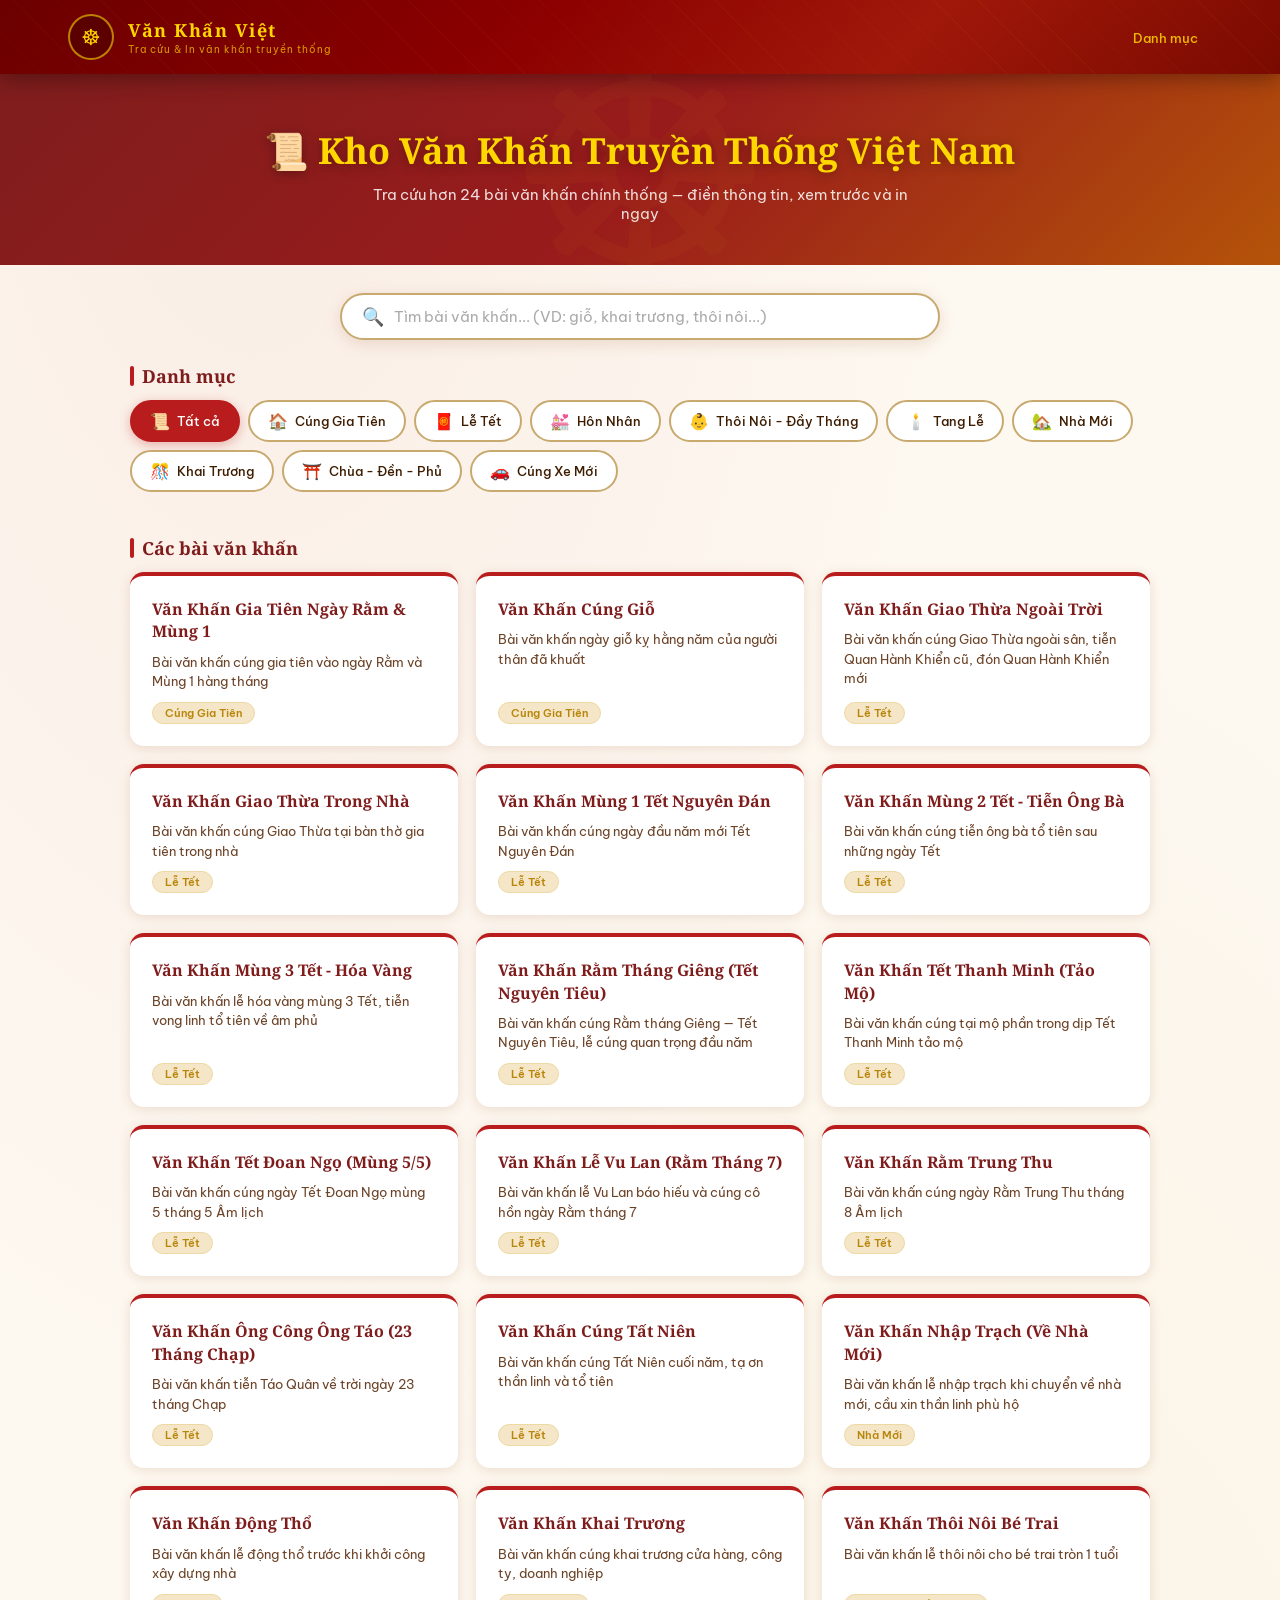
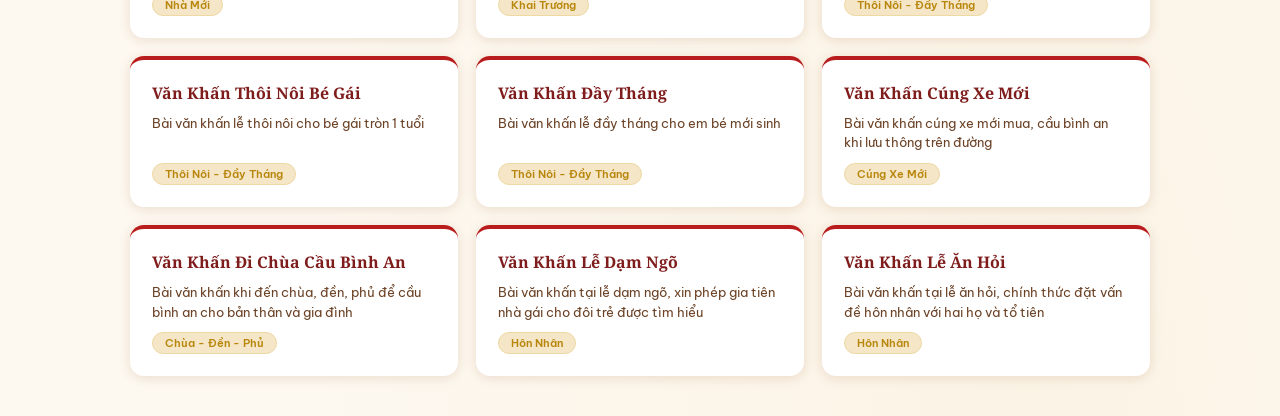
==== detail.html @ 2c36cd71 "Add files via upload" ====
<!DOCTYPE html>
<html lang="vi">
<head>
<meta charset="UTF-8">
<meta name="viewport" content="width=device-width, initial-scale=1.0">
<title>Chi Tiết Văn Khấn — Văn Khấn Việt</title>
<link rel="stylesheet" href="css/style.css">
</head>
<body>

<header class="site-header">
  <div class="header-inner">
    <a href="index.html" class="logo-link">
      <div class="logo-symbol">☸</div>
      <div class="logo-text">
        <h1>Văn Khấn Việt</h1>
        <p>Tra cứu &amp; In văn khấn truyền thống</p>
      </div>
    </a>
    <nav class="header-nav">
      <a href="index.html">← Danh mục</a>
    </nav>
  </div>
</header>

<div class="page-wrap">

  <!-- STEPS BAR -->
  <div class="steps-bar">
    <div class="step active" id="step-indicator-1">
      <div class="step-num">1</div>
      <span class="step-label">Nhập thông tin</span>
    </div>
    <div class="step" id="step-indicator-2">
      <div class="step-num">2</div>
      <span class="step-label">Xem trước</span>
    </div>
    <div class="step" id="step-indicator-3">
      <div class="step-num">3</div>
      <span class="step-label">In / Lưu</span>
    </div>
  </div>

  <!-- DETAIL CONTENT BOX -->
  <div class="detail-content">

    <div class="bai-title" id="bai-title">Đang tải...</div>
    <div class="bai-desc"  id="bai-desc"></div>

    <!-- BƯỚC 1: FORM -->
    <div id="step-form">
      <div class="form-grid" id="form-fields"></div>
      <div class="btn-row">
        <a href="index.html" class="btn btn-outline">← Quay lại danh mục</a>
        <button class="btn btn-primary" id="btn-preview" disabled>
          Xem trước bài khấn →
        </button>
      </div>
    </div>

    <!-- BƯỚC 2: PREVIEW -->
    <div id="step-preview" style="display:none">
      <div class="preview-wrap" id="preview-content"></div>
      <div class="note-box" id="note-box" style="display:none"></div>
      <div class="btn-row">
        <button class="btn btn-outline" id="btn-back">← Quay lại sửa</button>
        <button class="btn btn-accent" id="btn-print">🖨 In / Xuất PDF</button>
      </div>
    </div>

  </div><!-- /detail-content -->
</div><!-- /page-wrap -->

<!-- VÙNG IN — ẨN TRÊN MÀN HÌNH, CHỈ HIỆN KHI IN -->
<div id="print-area"></div>

<script src="js/lunar.js"></script>
<script src="js/van-khan-data.js"></script>
<script src="js/template-engine.js"></script>
<script src="js/detail.js"></script>
</body>
</html>
---- css/style.css ----
/* ══════════════════════════════════════════════════════
   STYLE.CSS — Giao diện Văn Khấn Việt Nam
   ══════════════════════════════════════════════════════ */

@import url('https://fonts.googleapis.com/css2?family=Be+Vietnam+Pro:wght@300;400;500;600;700&family=Noto+Serif:ital,wght@0,400;0,600;0,700;1,400&display=swap');

:root {
  --primary:  #b91c1c;
  --primary2: #991b1b;
  --accent:   #d4a017;
  --accent2:  #b8860b;
  --cream:    #fdf8f0;
  --cream2:   #f5e6c8;
  --cream3:   #edd9a3;
  --ink:      #1a0a00;
  --ink2:     #3d1c00;
  --ink3:     #6b4226;
  --border:   #c8a96e;
  --shadow:   rgba(139,69,19,0.15);
  --red-dark: #7f1d1d;
  --green:    #15803d;
}

*, *::before, *::after { box-sizing: border-box; margin: 0; padding: 0; }

body {
  font-family: 'Be Vietnam Pro', sans-serif;
  background: var(--cream);
  color: var(--ink);
  min-height: 100vh;
  background-image:
    radial-gradient(ellipse at 20% 0%, rgba(185,28,28,0.05) 0%, transparent 50%),
    radial-gradient(ellipse at 80% 100%, rgba(212,160,23,0.05) 0%, transparent 50%);
}

/* ─── HEADER ─── */
.site-header {
  background: linear-gradient(135deg, #6b0000 0%, #8b0000 40%, #a0180a 70%, #7a0a00 100%);
  padding: 0;
  position: sticky; top: 0; z-index: 100;
  box-shadow: 0 4px 20px rgba(0,0,0,0.35);
}
.site-header::before {
  content: '';
  position: absolute;
  inset: 0;
  background-image: repeating-linear-gradient(
    45deg, transparent, transparent 30px,
    rgba(255,215,0,0.03) 30px, rgba(255,215,0,0.03) 31px
  );
  pointer-events: none;
}
.header-inner {
  position: relative;
  display: flex; align-items: center; justify-content: space-between;
  padding: 14px 28px;
  max-width: 1200px; margin: 0 auto;
}
.logo-link {
  display: flex; align-items: center; gap: 14px;
  text-decoration: none;
}
.logo-symbol {
  width: 46px; height: 46px;
  border: 2px solid rgba(255,215,0,0.6);
  border-radius: 50%;
  display: flex; align-items: center; justify-content: center;
  font-size: 22px; color: #ffd700;
  background: rgba(0,0,0,0.2); flex-shrink: 0;
}
.logo-text h1 {
  font-family: 'Noto Serif', serif;
  font-size: 18px; font-weight: 700;
  color: #ffd700; letter-spacing: 1.5px;
}
.logo-text p { font-size: 10px; color: rgba(255,215,0,0.7); letter-spacing: 1px; margin-top: 1px; }
.header-nav a {
  color: rgba(255,215,0,0.85);
  text-decoration: none; font-size: 13px; font-weight: 500;
  padding: 6px 14px; border-radius: 6px;
  transition: background 0.2s;
}
.header-nav a:hover { background: rgba(255,215,0,0.15); }

/* ─── HERO ─── */
.hero {
  background: linear-gradient(135deg, #7f1d1d 0%, #991b1b 50%, #b45309 100%);
  padding: 52px 28px 42px;
  text-align: center;
  position: relative; overflow: hidden;
}
.hero::before {
  content: '☸';
  position: absolute; font-size: 300px; opacity: 0.03;
  top: 50%; left: 50%; transform: translate(-50%,-50%);
  color: #ffd700; pointer-events: none;
}
.hero h2 {
  font-family: 'Noto Serif', serif;
  font-size: clamp(24px, 5vw, 36px);
  color: #ffd700; font-weight: 700;
  text-shadow: 0 2px 12px rgba(0,0,0,0.3);
  margin-bottom: 10px;
}
.hero p { color: rgba(255,255,255,0.85); font-size: 15px; max-width: 560px; margin: 0 auto; }

/* ─── CONTAINER ─── */
.container { max-width: 1100px; margin: 0 auto; padding: 0 20px; }

/* ─── SEARCH ─── */
.search-wrap { padding: 28px 20px 0; max-width: 640px; margin: 0 auto; }
.search-box {
  display: flex; align-items: center;
  background: #fff; border: 2px solid var(--border);
  border-radius: 50px; padding: 10px 20px;
  box-shadow: 0 4px 16px var(--shadow);
  gap: 10px;
}
.search-box .search-icon { color: var(--primary); font-size: 18px; flex-shrink: 0; }
.search-box input {
  border: none; outline: none; font-size: 15px;
  font-family: inherit; color: var(--ink); flex: 1;
  background: transparent;
}
.search-box input::placeholder { color: #aaa; }

/* ─── CATEGORY GRID ─── */
.section-title {
  font-family: 'Noto Serif', serif;
  font-size: 18px; font-weight: 700; color: var(--red-dark);
  padding: 24px 20px 12px; max-width: 1100px; margin: 0 auto;
  display: flex; align-items: center; gap: 8px;
}
.section-title::before { content: ''; display: inline-block; width: 4px; height: 20px; background: var(--primary); border-radius: 2px; }

.category-grid {
  display: flex; flex-wrap: wrap; gap: 8px;
  padding: 0 20px 20px; max-width: 1100px; margin: 0 auto;
}
.cat-btn {
  display: flex; align-items: center; gap: 7px;
  padding: 9px 18px; border-radius: 50px;
  border: 2px solid var(--border);
  background: #fff; color: var(--ink2);
  font-size: 13px; font-weight: 500; cursor: pointer;
  transition: all 0.2s; font-family: inherit;
}
.cat-btn:hover, .cat-btn.active {
  background: var(--primary); border-color: var(--primary);
  color: #fff; box-shadow: 0 3px 12px rgba(185,28,28,0.3);
}
.cat-btn .cat-icon { font-size: 16px; }

/* ─── CARD GRID ─── */
.card-grid {
  display: grid;
  grid-template-columns: repeat(auto-fill, minmax(300px, 1fr));
  gap: 18px; padding: 0 20px 40px; max-width: 1100px; margin: 0 auto;
}
.card {
  background: #fff; border-radius: 14px;
  border-top: 4px solid var(--primary);
  box-shadow: 0 2px 12px var(--shadow);
  padding: 22px; cursor: pointer;
  transition: transform 0.2s, box-shadow 0.2s;
  text-decoration: none; color: inherit;
  display: flex; flex-direction: column; gap: 10px;
}
.card:hover {
  transform: translateY(-4px);
  box-shadow: 0 8px 28px rgba(185,28,28,0.18);
}
.card-title {
  font-family: 'Noto Serif', serif;
  font-size: 16px; font-weight: 700; color: var(--red-dark);
  line-height: 1.4;
}
.card-desc { font-size: 13px; color: var(--ink3); line-height: 1.5; flex: 1; }
.card-badge {
  display: inline-block;
  padding: 3px 12px; border-radius: 50px;
  background: var(--cream2); color: var(--accent2);
  font-size: 11px; font-weight: 600; border: 1px solid var(--cream3);
  align-self: flex-start;
}

.empty-state {
  text-align: center; padding: 60px 20px; color: var(--ink3);
  grid-column: 1 / -1;
}
.empty-state .empty-icon { font-size: 48px; margin-bottom: 12px; }

/* ─── STEPS ─── */
.steps-bar {
  display: flex; gap: 0;
  background: #fff; border-bottom: 2px solid var(--cream2);
  padding: 0 20px; max-width: 1100px; margin: 20px auto 0;
  border-radius: 14px 14px 0 0;
  box-shadow: 0 2px 8px var(--shadow);
  overflow: hidden;
}
.step {
  flex: 1; display: flex; align-items: center; justify-content: center;
  gap: 10px; padding: 16px 10px;
  font-size: 14px; font-weight: 500; color: #aaa;
  cursor: default; border-bottom: 3px solid transparent;
  transition: all 0.2s;
}
.step .step-num {
  width: 28px; height: 28px; border-radius: 50%;
  background: #e5e7eb; color: #666;
  display: flex; align-items: center; justify-content: center;
  font-weight: 700; font-size: 13px; flex-shrink: 0;
}
.step.active { color: var(--primary); border-bottom-color: var(--primary); }
.step.active .step-num { background: var(--primary); color: #fff; }
.step.done { color: var(--green); }
.step.done .step-num { background: var(--green); color: #fff; }

/* ─── DETAIL CONTENT ─── */
.detail-content {
  max-width: 1100px; margin: 0 auto;
  background: #fff; border-radius: 0 0 14px 14px;
  box-shadow: 0 4px 20px var(--shadow);
  padding: 32px 36px 40px;
  min-height: 400px;
}

.bai-title {
  font-family: 'Noto Serif', serif;
  font-size: 22px; font-weight: 700; color: var(--red-dark);
  margin-bottom: 6px;
}
.bai-desc { color: var(--ink3); font-size: 14px; margin-bottom: 24px; }

/* ─── FORM ─── */
.form-grid { display: grid; grid-template-columns: 1fr 1fr; gap: 18px; }
.form-group { display: flex; flex-direction: column; gap: 6px; }
.form-group.full { grid-column: 1 / -1; }
.form-group label {
  font-size: 13px; font-weight: 600; color: var(--ink2);
}
.form-group label .req { color: var(--primary); margin-left: 2px; }
.form-group input,
.form-group select,
.form-group textarea {
  padding: 10px 14px;
  border: 1.5px solid var(--border);
  border-radius: 8px; font-size: 14px;
  font-family: inherit; color: var(--ink);
  background: #fff; outline: none;
  transition: border-color 0.2s, box-shadow 0.2s;
}
.form-group input:focus,
.form-group select:focus,
.form-group textarea:focus {
  border-color: var(--primary);
  box-shadow: 0 0 0 3px rgba(185,28,28,0.1);
}
.form-group textarea { resize: vertical; min-height: 80px; }

/* ─── BUTTONS ─── */
.btn-row { display: flex; gap: 12px; margin-top: 28px; flex-wrap: wrap; }
.btn {
  padding: 12px 28px; border-radius: 50px;
  font-size: 14px; font-weight: 600; cursor: pointer;
  font-family: inherit; border: none;
  display: flex; align-items: center; gap: 8px;
  transition: all 0.2s;
}
.btn-primary {
  background: var(--primary); color: #fff;
  box-shadow: 0 4px 14px rgba(185,28,28,0.3);
}
.btn-primary:hover:not(:disabled) {
  background: var(--primary2);
  box-shadow: 0 6px 20px rgba(185,28,28,0.4);
  transform: translateY(-1px);
}
.btn-primary:disabled { background: #d1d5db; color: #9ca3af; cursor: not-allowed; box-shadow: none; }
.btn-outline {
  background: #fff; color: var(--primary);
  border: 2px solid var(--primary);
}
.btn-outline:hover { background: var(--cream2); }
.btn-accent {
  background: var(--accent); color: #fff;
  box-shadow: 0 4px 14px rgba(212,160,23,0.3);
}
.btn-accent:hover { background: var(--accent2); transform: translateY(-1px); }

/* ─── PREVIEW ─── */
.preview-wrap {
  background: var(--cream);
  border: 2px solid var(--cream3);
  border-radius: 12px; padding: 32px;
  font-family: 'Noto Serif', serif;
  font-size: 15px; line-height: 1.9;
  color: var(--ink); white-space: pre-line;
  box-shadow: inset 0 2px 8px rgba(0,0,0,0.04);
}
.preview-wrap strong.filled { color: var(--red-dark); font-weight: 700; }
.preview-wrap .placeholder-empty { color: #aaa; font-style: italic; }

.note-box {
  margin-top: 20px; padding: 16px 20px;
  background: #fffbeb;
  border: 1.5px solid var(--accent);
  border-radius: 10px;
  font-size: 13px; color: var(--ink2); line-height: 1.7;
}
.note-box strong { color: var(--accent2); }

/* ─── BACK LINK ─── */
.back-link {
  display: inline-flex; align-items: center; gap: 6px;
  color: var(--primary); text-decoration: none;
  font-size: 13px; font-weight: 500;
  padding: 8px 0; margin-bottom: 16px;
}
.back-link:hover { text-decoration: underline; }

/* ─── PAGE WRAPPER ─── */
.page-wrap { padding: 20px 20px 60px; }

/* ─── RESPONSIVE ─── */
@media (max-width: 640px) {
  .header-inner { padding: 12px 16px; }
  .logo-text h1 { font-size: 15px; }
  .hero { padding: 36px 16px 28px; }
  .form-grid { grid-template-columns: 1fr; }
  .form-group.full { grid-column: 1; }
  .detail-content { padding: 20px 18px 28px; }
  .steps-bar { gap: 0; }
  .step { padding: 12px 6px; font-size: 12px; }
  .step-label { display: none; }
  .card-grid { grid-template-columns: 1fr; }
  .btn-row { flex-direction: column; }
  .btn { justify-content: center; }
  .preview-wrap { padding: 20px 16px; font-size: 14px; }
}

/* ══════════════════════════════════════════════════════
   @MEDIA PRINT
   ══════════════════════════════════════════════════════ */
@page {
  size: A4 portrait;
  margin: 2cm;
}

@media print {
  * { -webkit-print-color-adjust: exact !important; print-color-adjust: exact !important; }

  body * { visibility: hidden !important; }

  #print-area,
  #print-area * { visibility: visible !important; }

  #print-area {
    position: fixed !important;
    top: 0 !important; left: 0 !important;
    width: 100% !important;
    padding: 0 !important;
    margin: 0 !important;
    font-family: 'Noto Serif', 'Times New Roman', Georgia, serif !important;
    font-size: 13pt !important;
    line-height: 1.85 !important;
    color: #000 !important;
    white-space: pre-line !important;
  }

  #print-area .print-title {
    font-family: 'Noto Serif', 'Times New Roman', Georgia, serif !important;
    font-size: 18pt !important;
    font-weight: 700 !important;
    text-align: center !important;
    margin-bottom: 18pt !important;
    color: #000 !important;
  }

  #print-area strong {
    font-weight: 700 !important;
    color: #000 !important;
  }

  #print-area .placeholder-empty {
    color: #000 !important;
    font-style: normal !important;
  }

  /* Ẩn hoàn toàn header/footer trình duyệt */
  html {
    margin: 0 !important;
    padding: 0 !important;
  }
}
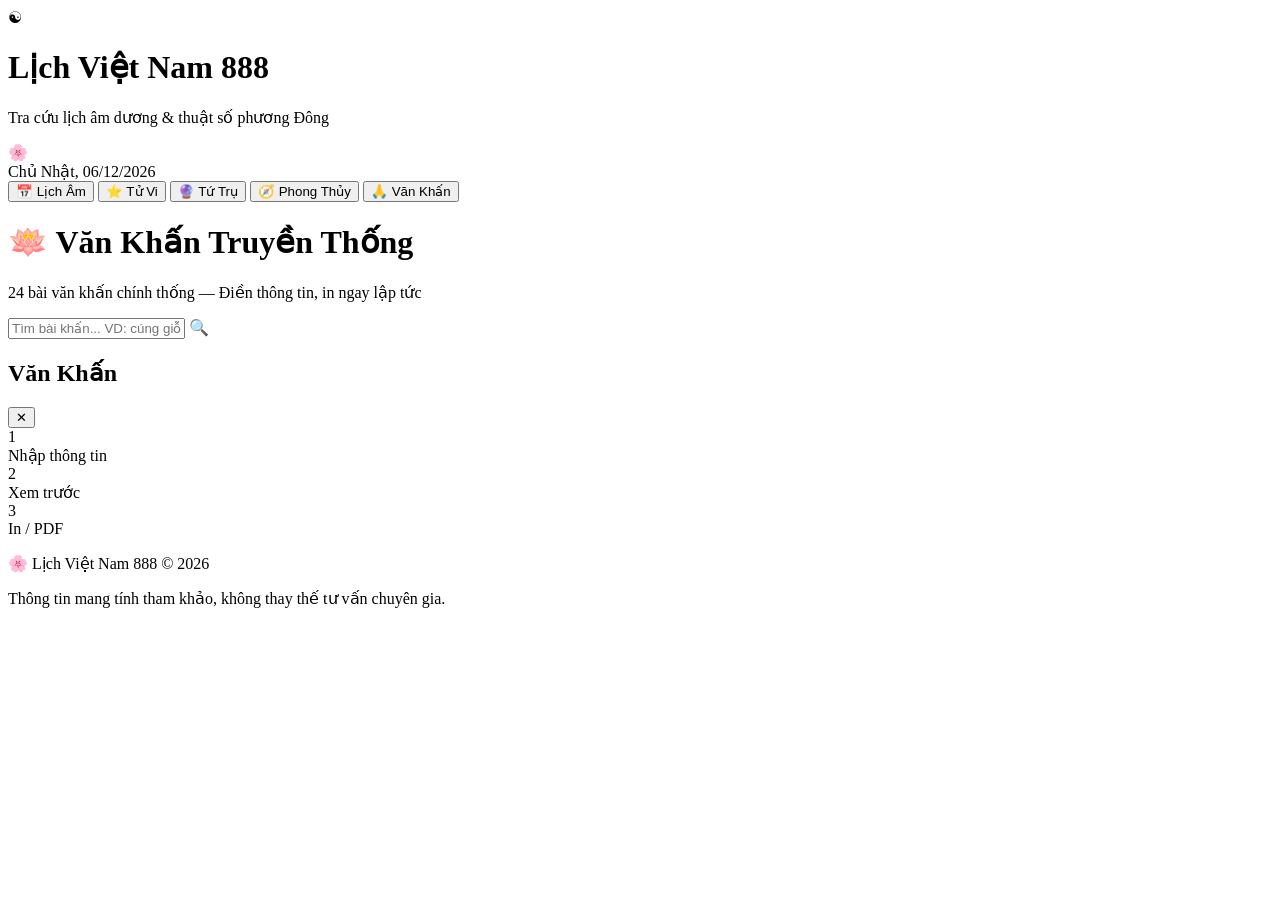
==== commit fb47fd33: "Add files via upload Manualy push new version" ====
--- a/detail.html
+++ b/detail.html
@@ -1,82 +1,82 @@
-<!DOCTYPE html>
-<html lang="vi">
-<head>
-<meta charset="UTF-8">
-<meta name="viewport" content="width=device-width, initial-scale=1.0">
-<title>Chi Tiết Văn Khấn — Văn Khấn Việt</title>
-<link rel="stylesheet" href="css/style.css">
-</head>
-<body>
-
-<header class="site-header">
-  <div class="header-inner">
-    <a href="index.html" class="logo-link">
-      <div class="logo-symbol">☸</div>
-      <div class="logo-text">
-        <h1>Văn Khấn Việt</h1>
-        <p>Tra cứu &amp; In văn khấn truyền thống</p>
-      </div>
-    </a>
-    <nav class="header-nav">
-      <a href="index.html">← Danh mục</a>
-    </nav>
-  </div>
-</header>
-
-<div class="page-wrap">
-
-  <!-- STEPS BAR -->
-  <div class="steps-bar">
-    <div class="step active" id="step-indicator-1">
-      <div class="step-num">1</div>
-      <span class="step-label">Nhập thông tin</span>
-    </div>
-    <div class="step" id="step-indicator-2">
-      <div class="step-num">2</div>
-      <span class="step-label">Xem trước</span>
-    </div>
-    <div class="step" id="step-indicator-3">
-      <div class="step-num">3</div>
-      <span class="step-label">In / Lưu</span>
-    </div>
-  </div>
-
-  <!-- DETAIL CONTENT BOX -->
-  <div class="detail-content">
-
-    <div class="bai-title" id="bai-title">Đang tải...</div>
-    <div class="bai-desc"  id="bai-desc"></div>
-
-    <!-- BƯỚC 1: FORM -->
-    <div id="step-form">
-      <div class="form-grid" id="form-fields"></div>
-      <div class="btn-row">
-        <a href="index.html" class="btn btn-outline">← Quay lại danh mục</a>
-        <button class="btn btn-primary" id="btn-preview" disabled>
-          Xem trước bài khấn →
-        </button>
-      </div>
-    </div>
-
-    <!-- BƯỚC 2: PREVIEW -->
-    <div id="step-preview" style="display:none">
-      <div class="preview-wrap" id="preview-content"></div>
-      <div class="note-box" id="note-box" style="display:none"></div>
-      <div class="btn-row">
-        <button class="btn btn-outline" id="btn-back">← Quay lại sửa</button>
-        <button class="btn btn-accent" id="btn-print">🖨 In / Xuất PDF</button>
-      </div>
-    </div>
-
-  </div><!-- /detail-content -->
-</div><!-- /page-wrap -->
-
-<!-- VÙNG IN — ẨN TRÊN MÀN HÌNH, CHỈ HIỆN KHI IN -->
-<div id="print-area"></div>
-
-<script src="js/lunar.js"></script>
-<script src="js/van-khan-data.js"></script>
-<script src="js/template-engine.js"></script>
-<script src="js/detail.js"></script>
-</body>
-</html>
+<!DOCTYPE html>
+<html lang="vi">
+<head>
+<meta charset="UTF-8">
+<meta name="viewport" content="width=device-width, initial-scale=1.0">
+<title>Chi Tiết Văn Khấn — Văn Khấn Việt</title>
+<link rel="stylesheet" href="css/style.css">
+</head>
+<body>
+
+<header class="site-header">
+  <div class="header-inner">
+    <a href="index.html" class="logo-link">
+      <div class="logo-symbol">☸</div>
+      <div class="logo-text">
+        <h1>Văn Khấn Việt</h1>
+        <p>Tra cứu &amp; In văn khấn truyền thống</p>
+      </div>
+    </a>
+    <nav class="header-nav">
+      <a href="index.html">← Danh mục</a>
+    </nav>
+  </div>
+</header>
+
+<div class="page-wrap">
+
+  <!-- STEPS BAR -->
+  <div class="steps-bar">
+    <div class="step active" id="step-indicator-1">
+      <div class="step-num">1</div>
+      <span class="step-label">Nhập thông tin</span>
+    </div>
+    <div class="step" id="step-indicator-2">
+      <div class="step-num">2</div>
+      <span class="step-label">Xem trước</span>
+    </div>
+    <div class="step" id="step-indicator-3">
+      <div class="step-num">3</div>
+      <span class="step-label">In / Lưu</span>
+    </div>
+  </div>
+
+  <!-- DETAIL CONTENT BOX -->
+  <div class="detail-content">
+
+    <div class="bai-title" id="bai-title">Đang tải...</div>
+    <div class="bai-desc"  id="bai-desc"></div>
+
+    <!-- BƯỚC 1: FORM -->
+    <div id="step-form">
+      <div class="form-grid" id="form-fields"></div>
+      <div class="btn-row">
+        <a href="index.html" class="btn btn-outline">← Quay lại danh mục</a>
+        <button class="btn btn-primary" id="btn-preview" disabled>
+          Xem trước bài khấn →
+        </button>
+      </div>
+    </div>
+
+    <!-- BƯỚC 2: PREVIEW -->
+    <div id="step-preview" style="display:none">
+      <div class="preview-wrap" id="preview-content"></div>
+      <div class="note-box" id="note-box" style="display:none"></div>
+      <div class="btn-row">
+        <button class="btn btn-outline" id="btn-back">← Quay lại sửa</button>
+        <button class="btn btn-accent" id="btn-print">🖨 In / Xuất PDF</button>
+      </div>
+    </div>
+
+  </div><!-- /detail-content -->
+</div><!-- /page-wrap -->
+
+<!-- VÙNG IN — ẨN TRÊN MÀN HÌNH, CHỈ HIỆN KHI IN -->
+<div id="print-area"></div>
+
+<script src="js/lunar.js"></script>
+<script src="js/van-khan-data.js"></script>
+<script src="js/template-engine.js"></script>
+<script src="js/detail.js"></script>
+</body>
+</html>
--- a/css/style.css
+++ b/css/style.css
@@ -1,396 +1,396 @@
-/* ══════════════════════════════════════════════════════
-   STYLE.CSS — Giao diện Văn Khấn Việt Nam
-   ══════════════════════════════════════════════════════ */
-
-@import url('https://fonts.googleapis.com/css2?family=Be+Vietnam+Pro:wght@300;400;500;600;700&family=Noto+Serif:ital,wght@0,400;0,600;0,700;1,400&display=swap');
-
-:root {
-  --primary:  #b91c1c;
-  --primary2: #991b1b;
-  --accent:   #d4a017;
-  --accent2:  #b8860b;
-  --cream:    #fdf8f0;
-  --cream2:   #f5e6c8;
-  --cream3:   #edd9a3;
-  --ink:      #1a0a00;
-  --ink2:     #3d1c00;
-  --ink3:     #6b4226;
-  --border:   #c8a96e;
-  --shadow:   rgba(139,69,19,0.15);
-  --red-dark: #7f1d1d;
-  --green:    #15803d;
-}
-
-*, *::before, *::after { box-sizing: border-box; margin: 0; padding: 0; }
-
-body {
-  font-family: 'Be Vietnam Pro', sans-serif;
-  background: var(--cream);
-  color: var(--ink);
-  min-height: 100vh;
-  background-image:
-    radial-gradient(ellipse at 20% 0%, rgba(185,28,28,0.05) 0%, transparent 50%),
-    radial-gradient(ellipse at 80% 100%, rgba(212,160,23,0.05) 0%, transparent 50%);
-}
-
-/* ─── HEADER ─── */
-.site-header {
-  background: linear-gradient(135deg, #6b0000 0%, #8b0000 40%, #a0180a 70%, #7a0a00 100%);
-  padding: 0;
-  position: sticky; top: 0; z-index: 100;
-  box-shadow: 0 4px 20px rgba(0,0,0,0.35);
-}
-.site-header::before {
-  content: '';
-  position: absolute;
-  inset: 0;
-  background-image: repeating-linear-gradient(
-    45deg, transparent, transparent 30px,
-    rgba(255,215,0,0.03) 30px, rgba(255,215,0,0.03) 31px
-  );
-  pointer-events: none;
-}
-.header-inner {
-  position: relative;
-  display: flex; align-items: center; justify-content: space-between;
-  padding: 14px 28px;
-  max-width: 1200px; margin: 0 auto;
-}
-.logo-link {
-  display: flex; align-items: center; gap: 14px;
-  text-decoration: none;
-}
-.logo-symbol {
-  width: 46px; height: 46px;
-  border: 2px solid rgba(255,215,0,0.6);
-  border-radius: 50%;
-  display: flex; align-items: center; justify-content: center;
-  font-size: 22px; color: #ffd700;
-  background: rgba(0,0,0,0.2); flex-shrink: 0;
-}
-.logo-text h1 {
-  font-family: 'Noto Serif', serif;
-  font-size: 18px; font-weight: 700;
-  color: #ffd700; letter-spacing: 1.5px;
-}
-.logo-text p { font-size: 10px; color: rgba(255,215,0,0.7); letter-spacing: 1px; margin-top: 1px; }
-.header-nav a {
-  color: rgba(255,215,0,0.85);
-  text-decoration: none; font-size: 13px; font-weight: 500;
-  padding: 6px 14px; border-radius: 6px;
-  transition: background 0.2s;
-}
-.header-nav a:hover { background: rgba(255,215,0,0.15); }
-
-/* ─── HERO ─── */
-.hero {
-  background: linear-gradient(135deg, #7f1d1d 0%, #991b1b 50%, #b45309 100%);
-  padding: 52px 28px 42px;
-  text-align: center;
-  position: relative; overflow: hidden;
-}
-.hero::before {
-  content: '☸';
-  position: absolute; font-size: 300px; opacity: 0.03;
-  top: 50%; left: 50%; transform: translate(-50%,-50%);
-  color: #ffd700; pointer-events: none;
-}
-.hero h2 {
-  font-family: 'Noto Serif', serif;
-  font-size: clamp(24px, 5vw, 36px);
-  color: #ffd700; font-weight: 700;
-  text-shadow: 0 2px 12px rgba(0,0,0,0.3);
-  margin-bottom: 10px;
-}
-.hero p { color: rgba(255,255,255,0.85); font-size: 15px; max-width: 560px; margin: 0 auto; }
-
-/* ─── CONTAINER ─── */
-.container { max-width: 1100px; margin: 0 auto; padding: 0 20px; }
-
-/* ─── SEARCH ─── */
-.search-wrap { padding: 28px 20px 0; max-width: 640px; margin: 0 auto; }
-.search-box {
-  display: flex; align-items: center;
-  background: #fff; border: 2px solid var(--border);
-  border-radius: 50px; padding: 10px 20px;
-  box-shadow: 0 4px 16px var(--shadow);
-  gap: 10px;
-}
-.search-box .search-icon { color: var(--primary); font-size: 18px; flex-shrink: 0; }
-.search-box input {
-  border: none; outline: none; font-size: 15px;
-  font-family: inherit; color: var(--ink); flex: 1;
-  background: transparent;
-}
-.search-box input::placeholder { color: #aaa; }
-
-/* ─── CATEGORY GRID ─── */
-.section-title {
-  font-family: 'Noto Serif', serif;
-  font-size: 18px; font-weight: 700; color: var(--red-dark);
-  padding: 24px 20px 12px; max-width: 1100px; margin: 0 auto;
-  display: flex; align-items: center; gap: 8px;
-}
-.section-title::before { content: ''; display: inline-block; width: 4px; height: 20px; background: var(--primary); border-radius: 2px; }
-
-.category-grid {
-  display: flex; flex-wrap: wrap; gap: 8px;
-  padding: 0 20px 20px; max-width: 1100px; margin: 0 auto;
-}
-.cat-btn {
-  display: flex; align-items: center; gap: 7px;
-  padding: 9px 18px; border-radius: 50px;
-  border: 2px solid var(--border);
-  background: #fff; color: var(--ink2);
-  font-size: 13px; font-weight: 500; cursor: pointer;
-  transition: all 0.2s; font-family: inherit;
-}
-.cat-btn:hover, .cat-btn.active {
-  background: var(--primary); border-color: var(--primary);
-  color: #fff; box-shadow: 0 3px 12px rgba(185,28,28,0.3);
-}
-.cat-btn .cat-icon { font-size: 16px; }
-
-/* ─── CARD GRID ─── */
-.card-grid {
-  display: grid;
-  grid-template-columns: repeat(auto-fill, minmax(300px, 1fr));
-  gap: 18px; padding: 0 20px 40px; max-width: 1100px; margin: 0 auto;
-}
-.card {
-  background: #fff; border-radius: 14px;
-  border-top: 4px solid var(--primary);
-  box-shadow: 0 2px 12px var(--shadow);
-  padding: 22px; cursor: pointer;
-  transition: transform 0.2s, box-shadow 0.2s;
-  text-decoration: none; color: inherit;
-  display: flex; flex-direction: column; gap: 10px;
-}
-.card:hover {
-  transform: translateY(-4px);
-  box-shadow: 0 8px 28px rgba(185,28,28,0.18);
-}
-.card-title {
-  font-family: 'Noto Serif', serif;
-  font-size: 16px; font-weight: 700; color: var(--red-dark);
-  line-height: 1.4;
-}
-.card-desc { font-size: 13px; color: var(--ink3); line-height: 1.5; flex: 1; }
-.card-badge {
-  display: inline-block;
-  padding: 3px 12px; border-radius: 50px;
-  background: var(--cream2); color: var(--accent2);
-  font-size: 11px; font-weight: 600; border: 1px solid var(--cream3);
-  align-self: flex-start;
-}
-
-.empty-state {
-  text-align: center; padding: 60px 20px; color: var(--ink3);
-  grid-column: 1 / -1;
-}
-.empty-state .empty-icon { font-size: 48px; margin-bottom: 12px; }
-
-/* ─── STEPS ─── */
-.steps-bar {
-  display: flex; gap: 0;
-  background: #fff; border-bottom: 2px solid var(--cream2);
-  padding: 0 20px; max-width: 1100px; margin: 20px auto 0;
-  border-radius: 14px 14px 0 0;
-  box-shadow: 0 2px 8px var(--shadow);
-  overflow: hidden;
-}
-.step {
-  flex: 1; display: flex; align-items: center; justify-content: center;
-  gap: 10px; padding: 16px 10px;
-  font-size: 14px; font-weight: 500; color: #aaa;
-  cursor: default; border-bottom: 3px solid transparent;
-  transition: all 0.2s;
-}
-.step .step-num {
-  width: 28px; height: 28px; border-radius: 50%;
-  background: #e5e7eb; color: #666;
-  display: flex; align-items: center; justify-content: center;
-  font-weight: 700; font-size: 13px; flex-shrink: 0;
-}
-.step.active { color: var(--primary); border-bottom-color: var(--primary); }
-.step.active .step-num { background: var(--primary); color: #fff; }
-.step.done { color: var(--green); }
-.step.done .step-num { background: var(--green); color: #fff; }
-
-/* ─── DETAIL CONTENT ─── */
-.detail-content {
-  max-width: 1100px; margin: 0 auto;
-  background: #fff; border-radius: 0 0 14px 14px;
-  box-shadow: 0 4px 20px var(--shadow);
-  padding: 32px 36px 40px;
-  min-height: 400px;
-}
-
-.bai-title {
-  font-family: 'Noto Serif', serif;
-  font-size: 22px; font-weight: 700; color: var(--red-dark);
-  margin-bottom: 6px;
-}
-.bai-desc { color: var(--ink3); font-size: 14px; margin-bottom: 24px; }
-
-/* ─── FORM ─── */
-.form-grid { display: grid; grid-template-columns: 1fr 1fr; gap: 18px; }
-.form-group { display: flex; flex-direction: column; gap: 6px; }
-.form-group.full { grid-column: 1 / -1; }
-.form-group label {
-  font-size: 13px; font-weight: 600; color: var(--ink2);
-}
-.form-group label .req { color: var(--primary); margin-left: 2px; }
-.form-group input,
-.form-group select,
-.form-group textarea {
-  padding: 10px 14px;
-  border: 1.5px solid var(--border);
-  border-radius: 8px; font-size: 14px;
-  font-family: inherit; color: var(--ink);
-  background: #fff; outline: none;
-  transition: border-color 0.2s, box-shadow 0.2s;
-}
-.form-group input:focus,
-.form-group select:focus,
-.form-group textarea:focus {
-  border-color: var(--primary);
-  box-shadow: 0 0 0 3px rgba(185,28,28,0.1);
-}
-.form-group textarea { resize: vertical; min-height: 80px; }
-
-/* ─── BUTTONS ─── */
-.btn-row { display: flex; gap: 12px; margin-top: 28px; flex-wrap: wrap; }
-.btn {
-  padding: 12px 28px; border-radius: 50px;
-  font-size: 14px; font-weight: 600; cursor: pointer;
-  font-family: inherit; border: none;
-  display: flex; align-items: center; gap: 8px;
-  transition: all 0.2s;
-}
-.btn-primary {
-  background: var(--primary); color: #fff;
-  box-shadow: 0 4px 14px rgba(185,28,28,0.3);
-}
-.btn-primary:hover:not(:disabled) {
-  background: var(--primary2);
-  box-shadow: 0 6px 20px rgba(185,28,28,0.4);
-  transform: translateY(-1px);
-}
-.btn-primary:disabled { background: #d1d5db; color: #9ca3af; cursor: not-allowed; box-shadow: none; }
-.btn-outline {
-  background: #fff; color: var(--primary);
-  border: 2px solid var(--primary);
-}
-.btn-outline:hover { background: var(--cream2); }
-.btn-accent {
-  background: var(--accent); color: #fff;
-  box-shadow: 0 4px 14px rgba(212,160,23,0.3);
-}
-.btn-accent:hover { background: var(--accent2); transform: translateY(-1px); }
-
-/* ─── PREVIEW ─── */
-.preview-wrap {
-  background: var(--cream);
-  border: 2px solid var(--cream3);
-  border-radius: 12px; padding: 32px;
-  font-family: 'Noto Serif', serif;
-  font-size: 15px; line-height: 1.9;
-  color: var(--ink); white-space: pre-line;
-  box-shadow: inset 0 2px 8px rgba(0,0,0,0.04);
-}
-.preview-wrap strong.filled { color: var(--red-dark); font-weight: 700; }
-.preview-wrap .placeholder-empty { color: #aaa; font-style: italic; }
-
-.note-box {
-  margin-top: 20px; padding: 16px 20px;
-  background: #fffbeb;
-  border: 1.5px solid var(--accent);
-  border-radius: 10px;
-  font-size: 13px; color: var(--ink2); line-height: 1.7;
-}
-.note-box strong { color: var(--accent2); }
-
-/* ─── BACK LINK ─── */
-.back-link {
-  display: inline-flex; align-items: center; gap: 6px;
-  color: var(--primary); text-decoration: none;
-  font-size: 13px; font-weight: 500;
-  padding: 8px 0; margin-bottom: 16px;
-}
-.back-link:hover { text-decoration: underline; }
-
-/* ─── PAGE WRAPPER ─── */
-.page-wrap { padding: 20px 20px 60px; }
-
-/* ─── RESPONSIVE ─── */
-@media (max-width: 640px) {
-  .header-inner { padding: 12px 16px; }
-  .logo-text h1 { font-size: 15px; }
-  .hero { padding: 36px 16px 28px; }
-  .form-grid { grid-template-columns: 1fr; }
-  .form-group.full { grid-column: 1; }
-  .detail-content { padding: 20px 18px 28px; }
-  .steps-bar { gap: 0; }
-  .step { padding: 12px 6px; font-size: 12px; }
-  .step-label { display: none; }
-  .card-grid { grid-template-columns: 1fr; }
-  .btn-row { flex-direction: column; }
-  .btn { justify-content: center; }
-  .preview-wrap { padding: 20px 16px; font-size: 14px; }
-}
-
-/* ══════════════════════════════════════════════════════
-   @MEDIA PRINT
-   ══════════════════════════════════════════════════════ */
-@page {
-  size: A4 portrait;
-  margin: 2cm;
-}
-
-@media print {
-  * { -webkit-print-color-adjust: exact !important; print-color-adjust: exact !important; }
-
-  body * { visibility: hidden !important; }
-
-  #print-area,
-  #print-area * { visibility: visible !important; }
-
-  #print-area {
-    position: fixed !important;
-    top: 0 !important; left: 0 !important;
-    width: 100% !important;
-    padding: 0 !important;
-    margin: 0 !important;
-    font-family: 'Noto Serif', 'Times New Roman', Georgia, serif !important;
-    font-size: 13pt !important;
-    line-height: 1.85 !important;
-    color: #000 !important;
-    white-space: pre-line !important;
-  }
-
-  #print-area .print-title {
-    font-family: 'Noto Serif', 'Times New Roman', Georgia, serif !important;
-    font-size: 18pt !important;
-    font-weight: 700 !important;
-    text-align: center !important;
-    margin-bottom: 18pt !important;
-    color: #000 !important;
-  }
-
-  #print-area strong {
-    font-weight: 700 !important;
-    color: #000 !important;
-  }
-
-  #print-area .placeholder-empty {
-    color: #000 !important;
-    font-style: normal !important;
-  }
-
-  /* Ẩn hoàn toàn header/footer trình duyệt */
-  html {
-    margin: 0 !important;
-    padding: 0 !important;
-  }
-}
+/* ══════════════════════════════════════════════════════
+   STYLE.CSS — Giao diện Văn Khấn Việt Nam
+   ══════════════════════════════════════════════════════ */
+
+@import url('https://fonts.googleapis.com/css2?family=Be+Vietnam+Pro:wght@300;400;500;600;700&family=Noto+Serif:ital,wght@0,400;0,600;0,700;1,400&display=swap');
+
+:root {
+  --primary:  #b91c1c;
+  --primary2: #991b1b;
+  --accent:   #d4a017;
+  --accent2:  #b8860b;
+  --cream:    #fdf8f0;
+  --cream2:   #f5e6c8;
+  --cream3:   #edd9a3;
+  --ink:      #1a0a00;
+  --ink2:     #3d1c00;
+  --ink3:     #6b4226;
+  --border:   #c8a96e;
+  --shadow:   rgba(139,69,19,0.15);
+  --red-dark: #7f1d1d;
+  --green:    #15803d;
+}
+
+*, *::before, *::after { box-sizing: border-box; margin: 0; padding: 0; }
+
+body {
+  font-family: 'Be Vietnam Pro', sans-serif;
+  background: var(--cream);
+  color: var(--ink);
+  min-height: 100vh;
+  background-image:
+    radial-gradient(ellipse at 20% 0%, rgba(185,28,28,0.05) 0%, transparent 50%),
+    radial-gradient(ellipse at 80% 100%, rgba(212,160,23,0.05) 0%, transparent 50%);
+}
+
+/* ─── HEADER ─── */
+.site-header {
+  background: linear-gradient(135deg, #6b0000 0%, #8b0000 40%, #a0180a 70%, #7a0a00 100%);
+  padding: 0;
+  position: sticky; top: 0; z-index: 100;
+  box-shadow: 0 4px 20px rgba(0,0,0,0.35);
+}
+.site-header::before {
+  content: '';
+  position: absolute;
+  inset: 0;
+  background-image: repeating-linear-gradient(
+    45deg, transparent, transparent 30px,
+    rgba(255,215,0,0.03) 30px, rgba(255,215,0,0.03) 31px
+  );
+  pointer-events: none;
+}
+.header-inner {
+  position: relative;
+  display: flex; align-items: center; justify-content: space-between;
+  padding: 14px 28px;
+  max-width: 1200px; margin: 0 auto;
+}
+.logo-link {
+  display: flex; align-items: center; gap: 14px;
+  text-decoration: none;
+}
+.logo-symbol {
+  width: 46px; height: 46px;
+  border: 2px solid rgba(255,215,0,0.6);
+  border-radius: 50%;
+  display: flex; align-items: center; justify-content: center;
+  font-size: 22px; color: #ffd700;
+  background: rgba(0,0,0,0.2); flex-shrink: 0;
+}
+.logo-text h1 {
+  font-family: 'Noto Serif', serif;
+  font-size: 18px; font-weight: 700;
+  color: #ffd700; letter-spacing: 1.5px;
+}
+.logo-text p { font-size: 10px; color: rgba(255,215,0,0.7); letter-spacing: 1px; margin-top: 1px; }
+.header-nav a {
+  color: rgba(255,215,0,0.85);
+  text-decoration: none; font-size: 13px; font-weight: 500;
+  padding: 6px 14px; border-radius: 6px;
+  transition: background 0.2s;
+}
+.header-nav a:hover { background: rgba(255,215,0,0.15); }
+
+/* ─── HERO ─── */
+.hero {
+  background: linear-gradient(135deg, #7f1d1d 0%, #991b1b 50%, #b45309 100%);
+  padding: 52px 28px 42px;
+  text-align: center;
+  position: relative; overflow: hidden;
+}
+.hero::before {
+  content: '☸';
+  position: absolute; font-size: 300px; opacity: 0.03;
+  top: 50%; left: 50%; transform: translate(-50%,-50%);
+  color: #ffd700; pointer-events: none;
+}
+.hero h2 {
+  font-family: 'Noto Serif', serif;
+  font-size: clamp(24px, 5vw, 36px);
+  color: #ffd700; font-weight: 700;
+  text-shadow: 0 2px 12px rgba(0,0,0,0.3);
+  margin-bottom: 10px;
+}
+.hero p { color: rgba(255,255,255,0.85); font-size: 15px; max-width: 560px; margin: 0 auto; }
+
+/* ─── CONTAINER ─── */
+.container { max-width: 1100px; margin: 0 auto; padding: 0 20px; }
+
+/* ─── SEARCH ─── */
+.search-wrap { padding: 28px 20px 0; max-width: 640px; margin: 0 auto; }
+.search-box {
+  display: flex; align-items: center;
+  background: #fff; border: 2px solid var(--border);
+  border-radius: 50px; padding: 10px 20px;
+  box-shadow: 0 4px 16px var(--shadow);
+  gap: 10px;
+}
+.search-box .search-icon { color: var(--primary); font-size: 18px; flex-shrink: 0; }
+.search-box input {
+  border: none; outline: none; font-size: 15px;
+  font-family: inherit; color: var(--ink); flex: 1;
+  background: transparent;
+}
+.search-box input::placeholder { color: #aaa; }
+
+/* ─── CATEGORY GRID ─── */
+.section-title {
+  font-family: 'Noto Serif', serif;
+  font-size: 18px; font-weight: 700; color: var(--red-dark);
+  padding: 24px 20px 12px; max-width: 1100px; margin: 0 auto;
+  display: flex; align-items: center; gap: 8px;
+}
+.section-title::before { content: ''; display: inline-block; width: 4px; height: 20px; background: var(--primary); border-radius: 2px; }
+
+.category-grid {
+  display: flex; flex-wrap: wrap; gap: 8px;
+  padding: 0 20px 20px; max-width: 1100px; margin: 0 auto;
+}
+.cat-btn {
+  display: flex; align-items: center; gap: 7px;
+  padding: 9px 18px; border-radius: 50px;
+  border: 2px solid var(--border);
+  background: #fff; color: var(--ink2);
+  font-size: 13px; font-weight: 500; cursor: pointer;
+  transition: all 0.2s; font-family: inherit;
+}
+.cat-btn:hover, .cat-btn.active {
+  background: var(--primary); border-color: var(--primary);
+  color: #fff; box-shadow: 0 3px 12px rgba(185,28,28,0.3);
+}
+.cat-btn .cat-icon { font-size: 16px; }
+
+/* ─── CARD GRID ─── */
+.card-grid {
+  display: grid;
+  grid-template-columns: repeat(auto-fill, minmax(300px, 1fr));
+  gap: 18px; padding: 0 20px 40px; max-width: 1100px; margin: 0 auto;
+}
+.card {
+  background: #fff; border-radius: 14px;
+  border-top: 4px solid var(--primary);
+  box-shadow: 0 2px 12px var(--shadow);
+  padding: 22px; cursor: pointer;
+  transition: transform 0.2s, box-shadow 0.2s;
+  text-decoration: none; color: inherit;
+  display: flex; flex-direction: column; gap: 10px;
+}
+.card:hover {
+  transform: translateY(-4px);
+  box-shadow: 0 8px 28px rgba(185,28,28,0.18);
+}
+.card-title {
+  font-family: 'Noto Serif', serif;
+  font-size: 16px; font-weight: 700; color: var(--red-dark);
+  line-height: 1.4;
+}
+.card-desc { font-size: 13px; color: var(--ink3); line-height: 1.5; flex: 1; }
+.card-badge {
+  display: inline-block;
+  padding: 3px 12px; border-radius: 50px;
+  background: var(--cream2); color: var(--accent2);
+  font-size: 11px; font-weight: 600; border: 1px solid var(--cream3);
+  align-self: flex-start;
+}
+
+.empty-state {
+  text-align: center; padding: 60px 20px; color: var(--ink3);
+  grid-column: 1 / -1;
+}
+.empty-state .empty-icon { font-size: 48px; margin-bottom: 12px; }
+
+/* ─── STEPS ─── */
+.steps-bar {
+  display: flex; gap: 0;
+  background: #fff; border-bottom: 2px solid var(--cream2);
+  padding: 0 20px; max-width: 1100px; margin: 20px auto 0;
+  border-radius: 14px 14px 0 0;
+  box-shadow: 0 2px 8px var(--shadow);
+  overflow: hidden;
+}
+.step {
+  flex: 1; display: flex; align-items: center; justify-content: center;
+  gap: 10px; padding: 16px 10px;
+  font-size: 14px; font-weight: 500; color: #aaa;
+  cursor: default; border-bottom: 3px solid transparent;
+  transition: all 0.2s;
+}
+.step .step-num {
+  width: 28px; height: 28px; border-radius: 50%;
+  background: #e5e7eb; color: #666;
+  display: flex; align-items: center; justify-content: center;
+  font-weight: 700; font-size: 13px; flex-shrink: 0;
+}
+.step.active { color: var(--primary); border-bottom-color: var(--primary); }
+.step.active .step-num { background: var(--primary); color: #fff; }
+.step.done { color: var(--green); }
+.step.done .step-num { background: var(--green); color: #fff; }
+
+/* ─── DETAIL CONTENT ─── */
+.detail-content {
+  max-width: 1100px; margin: 0 auto;
+  background: #fff; border-radius: 0 0 14px 14px;
+  box-shadow: 0 4px 20px var(--shadow);
+  padding: 32px 36px 40px;
+  min-height: 400px;
+}
+
+.bai-title {
+  font-family: 'Noto Serif', serif;
+  font-size: 22px; font-weight: 700; color: var(--red-dark);
+  margin-bottom: 6px;
+}
+.bai-desc { color: var(--ink3); font-size: 14px; margin-bottom: 24px; }
+
+/* ─── FORM ─── */
+.form-grid { display: grid; grid-template-columns: 1fr 1fr; gap: 18px; }
+.form-group { display: flex; flex-direction: column; gap: 6px; }
+.form-group.full { grid-column: 1 / -1; }
+.form-group label {
+  font-size: 13px; font-weight: 600; color: var(--ink2);
+}
+.form-group label .req { color: var(--primary); margin-left: 2px; }
+.form-group input,
+.form-group select,
+.form-group textarea {
+  padding: 10px 14px;
+  border: 1.5px solid var(--border);
+  border-radius: 8px; font-size: 14px;
+  font-family: inherit; color: var(--ink);
+  background: #fff; outline: none;
+  transition: border-color 0.2s, box-shadow 0.2s;
+}
+.form-group input:focus,
+.form-group select:focus,
+.form-group textarea:focus {
+  border-color: var(--primary);
+  box-shadow: 0 0 0 3px rgba(185,28,28,0.1);
+}
+.form-group textarea { resize: vertical; min-height: 80px; }
+
+/* ─── BUTTONS ─── */
+.btn-row { display: flex; gap: 12px; margin-top: 28px; flex-wrap: wrap; }
+.btn {
+  padding: 12px 28px; border-radius: 50px;
+  font-size: 14px; font-weight: 600; cursor: pointer;
+  font-family: inherit; border: none;
+  display: flex; align-items: center; gap: 8px;
+  transition: all 0.2s;
+}
+.btn-primary {
+  background: var(--primary); color: #fff;
+  box-shadow: 0 4px 14px rgba(185,28,28,0.3);
+}
+.btn-primary:hover:not(:disabled) {
+  background: var(--primary2);
+  box-shadow: 0 6px 20px rgba(185,28,28,0.4);
+  transform: translateY(-1px);
+}
+.btn-primary:disabled { background: #d1d5db; color: #9ca3af; cursor: not-allowed; box-shadow: none; }
+.btn-outline {
+  background: #fff; color: var(--primary);
+  border: 2px solid var(--primary);
+}
+.btn-outline:hover { background: var(--cream2); }
+.btn-accent {
+  background: var(--accent); color: #fff;
+  box-shadow: 0 4px 14px rgba(212,160,23,0.3);
+}
+.btn-accent:hover { background: var(--accent2); transform: translateY(-1px); }
+
+/* ─── PREVIEW ─── */
+.preview-wrap {
+  background: var(--cream);
+  border: 2px solid var(--cream3);
+  border-radius: 12px; padding: 32px;
+  font-family: 'Noto Serif', serif;
+  font-size: 15px; line-height: 1.9;
+  color: var(--ink); white-space: pre-line;
+  box-shadow: inset 0 2px 8px rgba(0,0,0,0.04);
+}
+.preview-wrap strong.filled { color: var(--red-dark); font-weight: 700; }
+.preview-wrap .placeholder-empty { color: #aaa; font-style: italic; }
+
+.note-box {
+  margin-top: 20px; padding: 16px 20px;
+  background: #fffbeb;
+  border: 1.5px solid var(--accent);
+  border-radius: 10px;
+  font-size: 13px; color: var(--ink2); line-height: 1.7;
+}
+.note-box strong { color: var(--accent2); }
+
+/* ─── BACK LINK ─── */
+.back-link {
+  display: inline-flex; align-items: center; gap: 6px;
+  color: var(--primary); text-decoration: none;
+  font-size: 13px; font-weight: 500;
+  padding: 8px 0; margin-bottom: 16px;
+}
+.back-link:hover { text-decoration: underline; }
+
+/* ─── PAGE WRAPPER ─── */
+.page-wrap { padding: 20px 20px 60px; }
+
+/* ─── RESPONSIVE ─── */
+@media (max-width: 640px) {
+  .header-inner { padding: 12px 16px; }
+  .logo-text h1 { font-size: 15px; }
+  .hero { padding: 36px 16px 28px; }
+  .form-grid { grid-template-columns: 1fr; }
+  .form-group.full { grid-column: 1; }
+  .detail-content { padding: 20px 18px 28px; }
+  .steps-bar { gap: 0; }
+  .step { padding: 12px 6px; font-size: 12px; }
+  .step-label { display: none; }
+  .card-grid { grid-template-columns: 1fr; }
+  .btn-row { flex-direction: column; }
+  .btn { justify-content: center; }
+  .preview-wrap { padding: 20px 16px; font-size: 14px; }
+}
+
+/* ══════════════════════════════════════════════════════
+   @MEDIA PRINT
+   ══════════════════════════════════════════════════════ */
+@page {
+  size: A4 portrait;
+  margin: 2cm;
+}
+
+@media print {
+  * { -webkit-print-color-adjust: exact !important; print-color-adjust: exact !important; }
+
+  body * { visibility: hidden !important; }
+
+  #print-area,
+  #print-area * { visibility: visible !important; }
+
+  #print-area {
+    position: fixed !important;
+    top: 0 !important; left: 0 !important;
+    width: 100% !important;
+    padding: 0 !important;
+    margin: 0 !important;
+    font-family: 'Noto Serif', 'Times New Roman', Georgia, serif !important;
+    font-size: 13pt !important;
+    line-height: 1.85 !important;
+    color: #000 !important;
+    white-space: pre-line !important;
+  }
+
+  #print-area .print-title {
+    font-family: 'Noto Serif', 'Times New Roman', Georgia, serif !important;
+    font-size: 18pt !important;
+    font-weight: 700 !important;
+    text-align: center !important;
+    margin-bottom: 18pt !important;
+    color: #000 !important;
+  }
+
+  #print-area strong {
+    font-weight: 700 !important;
+    color: #000 !important;
+  }
+
+  #print-area .placeholder-empty {
+    color: #000 !important;
+    font-style: normal !important;
+  }
+
+  /* Ẩn hoàn toàn header/footer trình duyệt */
+  html {
+    margin: 0 !important;
+    padding: 0 !important;
+  }
+}
